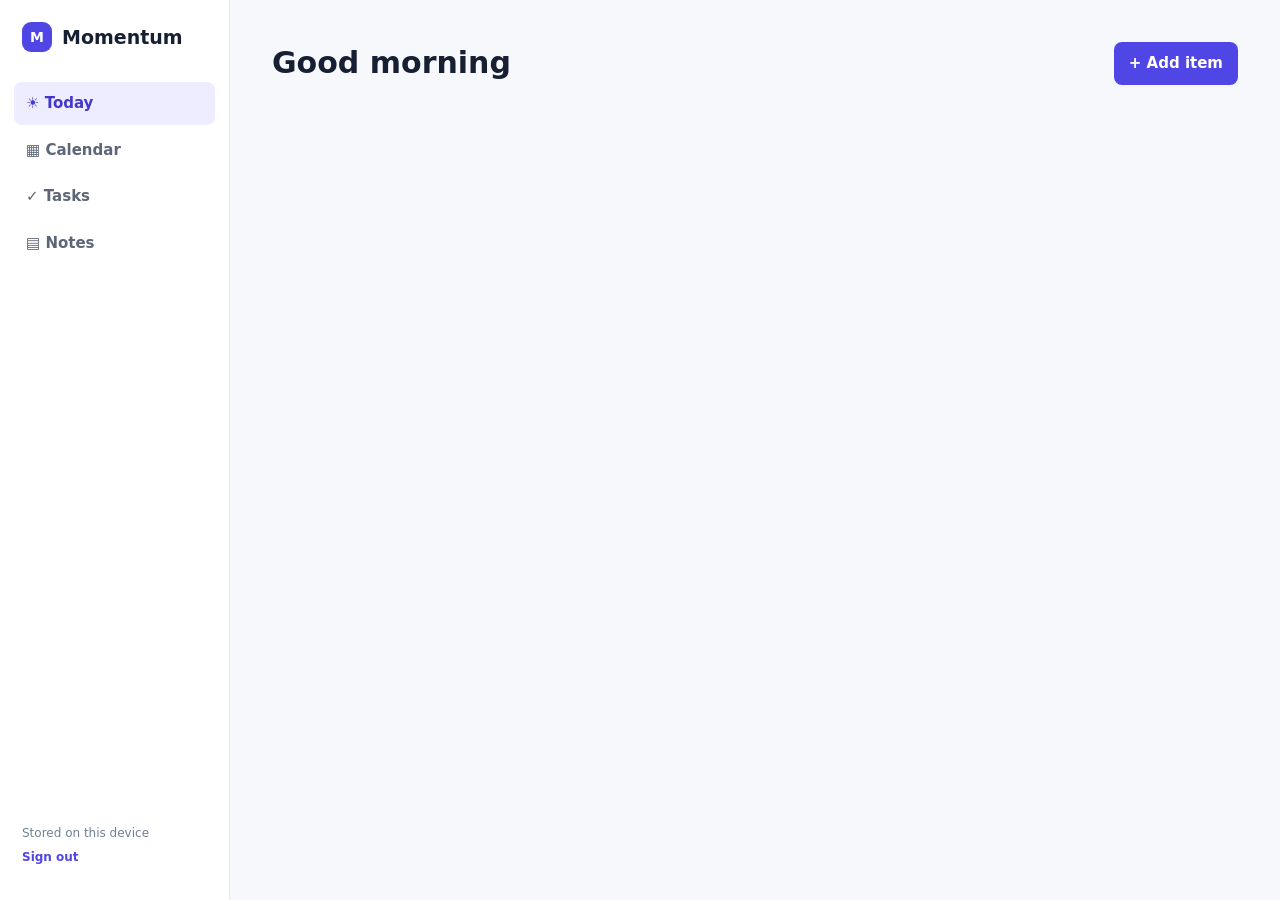
==== app.html @ 654937ed "Add initial HTML structure for the app" ====
<!doctype html>
<html lang="en">
<head>
<meta charset="UTF-8" />
<meta name="viewport" content="width=device-width, initial-scale=1.0" />
<meta name="theme-color" content="#4f46e5" />
<title>Momentum — Your day, in one place</title>
<link rel="stylesheet" href="styles.css" />
<script src="config.js" onerror="window.PLANNER_CONFIG={supabaseUrl:'',supabaseAnonKey:''}"></script>
</head>
<body>
<main class="app-shell" id="app-shell">
<aside class="sidebar">
<div class="logo"><span class="brand-mark small">M</span> Momentum</div>
<nav>
<button class="nav-link active" data-view="today">☀ Today</button>
<button class="nav-link" data-view="calendar">▦ Calendar</button>
<button class="nav-link" data-view="tasks">✓ Tasks</button>
<button class="nav-link" data-view="notes">▤ Notes</button>
</nav>
<div class="sidebar-bottom"><span id="sync-status">Stored on this device</span><button class="text-button" id="signout-button">Sign out</button></div>
</aside>
<section class="content">
<header><div><p class="eyebrow" id="date-label"></p><h1 id="page-title">Good morning</h1></div><button class="primary" id="new-button">+ Add item</button></header>
<div id="view-root"></div>
</section>
</main>
<dialog id="item-dialog"><form method="dialog" id="item-form">
<div class="dialog-header"><h2 id="dialog-title">Add task</h2><button value="cancel" class="icon-button">×</button></div>
<input id="item-id" type="hidden" />
<label>Type<select id="item-type"><option value="task">Task</option><option value="event">Calendar event</option><option value="note">Note</option></select></label>
<label>Title<input id="item-title" required placeholder="What needs your attention?" /></label>
<label id="date-field">Date<input id="item-date" type="date" /></label>
<label id="time-field">Time<input id="item-time" type="time" /></label>
<label id="note-field">Details<textarea id="item-body" rows="5" placeholder="Add context, links, or ideas..."></textarea></label>
<div class="dialog-actions"><button value="cancel">Cancel</button><button class="primary" value="default">Save</button></div>
</form></dialog>
<script type="module" src="app.js"></script>
</body>
</html>
---- styles.css ----
:root{--ink:#172033;--muted:#718096;--line:#e6e9f0;--bg:#f7f8fc;--purple:#4f46e5;--purple-light:#eeedff;--card:#fff}*{box-sizing:border-box}body{margin:0;font:15px/1.5 Inter,ui-sans-serif,system-ui,sans-serif;color:var(--ink);background:var(--bg)}button,input,textarea,select{font:inherit}button{cursor:pointer;border:0}.hidden{display:none}.auth-shell{min-height:100vh;display:grid;place-items:center;padding:24px;background:radial-gradient(circle at 15% 15%,#dfe3ff,transparent 34%),var(--bg)}.auth-card{width:min(100%,410px);padding:42px;background:#fff;border:1px solid var(--line);border-radius:20px;box-shadow:0 20px 60px #27205b18;text-align:center}.brand-mark{display:inline-grid;place-items:center;width:48px;height:48px;border-radius:14px;background:var(--purple);color:#fff;font-weight:800;font-size:22px}.brand-mark.small{width:30px;height:30px;border-radius:9px;font-size:14px}.auth-card h1{margin:16px 0 4px}.auth-card p{margin:0 0 24px;color:var(--muted)}form{text-align:left}label{display:grid;gap:6px;margin:13px 0;font-weight:600;font-size:13px}input,textarea,select{border:1px solid #d7dce7;border-radius:8px;padding:10px 11px;background:#fff;color:var(--ink);font-weight:400}.primary{background:var(--purple);color:#fff;padding:10px 15px;border-radius:8px;font-weight:700}.auth-card .primary{width:100%;margin:10px 0}.text-button{background:transparent;color:var(--purple);padding:8px;font-weight:650}small{display:block;color:var(--muted);margin-top:12px}.app-shell{display:grid;grid-template-columns:230px 1fr;min-height:100vh}.sidebar{background:#fff;border-right:1px solid var(--line);padding:22px 14px;display:flex;flex-direction:column}.logo{display:flex;align-items:center;gap:10px;font-size:19px;font-weight:800;padding:0 8px 30px}nav{display:grid;gap:4px}.nav-link{padding:10px 12px;text-align:left;background:transparent;border-radius:8px;color:#5d6676;font-weight:650}.nav-link:hover,.nav-link.active{background:var(--purple-light);color:#4338ca}.sidebar-bottom{margin-top:auto;padding:12px 8px;display:grid;gap:6px;color:var(--muted);font-size:12px}.sidebar-bottom .text-button{text-align:left;padding:0}.content{max-width:1200px;width:100%;margin:0 auto;padding:42px}header{display:flex;justify-content:space-between;align-items:center;margin-bottom:30px}.eyebrow{margin:0;color:var(--muted);font-weight:650;font-size:13px;text-transform:uppercase;letter-spacing:.06em}h1{margin:3px 0;font-size:30px;line-height:1.2}.grid{display:grid;gap:18px}.today-grid{grid-template-columns:1.15fr .85fr}.card{border:1px solid var(--line);background:var(--card);border-radius:13px;padding:20px}.card h2{font-size:16px;margin:0 0 14px}.item-list{display:grid;gap:7px}.item{display:flex;align-items:center;gap:10px;padding:10px;border-radius:8px}.item:hover{background:#f8f8fd}.item-main{flex:1}.item-title{font-weight:650}.item-meta{font-size:12px;color:var(--muted)}.check{width:19px;height:19px;border:1.5px solid #b8bfce;border-radius:50%;background:#fff}.check.done{background:var(--purple);border-color:var(--purple)}.check.done:after{content:'✓';color:#fff;font-size:12px}.empty{color:var(--muted);padding:14px 0}.calendar{display:grid;grid-template-columns:repeat(7,1fr);border-top:1px solid var(--line);border-left:1px solid var(--line);background:#fff}.calendar-day{min-height:120px;border-right:1px solid var(--line);border-bottom:1px solid var(--line);padding:8px}.day-number{color:var(--muted);font-size:12px}.event-pill{font-size:12px;background:var(--purple-light);color:#4338ca;border-radius:4px;margin-top:5px;padding:3px 5px;overflow:hidden;white-space:nowrap}.notes{grid-template-columns:repeat(auto-fill,minmax(230px,1fr))}.note-card{min-height:160px;display:flex;flex-direction:column}.note-card p{margin:8px 0;color:#586176;white-space:pre-wrap}.note-card time{margin-top:auto;font-size:12px;color:var(--muted)}dialog{border:0;border-radius:14px;padding:0;width:min(92vw,480px);box-shadow:0 18px 80px #0004}dialog::backdrop{background:#17203366}dialog form{padding:22px}.dialog-header,.dialog-actions{display:flex;align-items:center;justify-content:space-between}.dialog-header h2{margin:0}.dialog-actions{margin-top:20px;justify-content:flex-end;gap:10px}.dialog-actions button:not(.primary){padding:10px 15px;background:#f1f2f6;border-radius:8px}.icon-button{font-size:24px;background:transparent;color:var(--muted)}@media(max-width:720px){.app-shell{grid-template-columns:1fr}.sidebar{position:sticky;top:0;z-index:1;padding:10px;flex-direction:row;align-items:center;border-bottom:1px solid var(--line)}.logo{padding:0;margin-right:auto;font-size:0}.logo .small{font-size:14px}nav{display:flex}.nav-link{font-size:0;padding:8px}.nav-link:first-letter{font-size:17px}.sidebar-bottom{display:none}.content{padding:25px 17px}.today-grid{grid-template-columns:1fr}.calendar-day{min-height:78px;padding:4px}.event-pill{font-size:10px}}
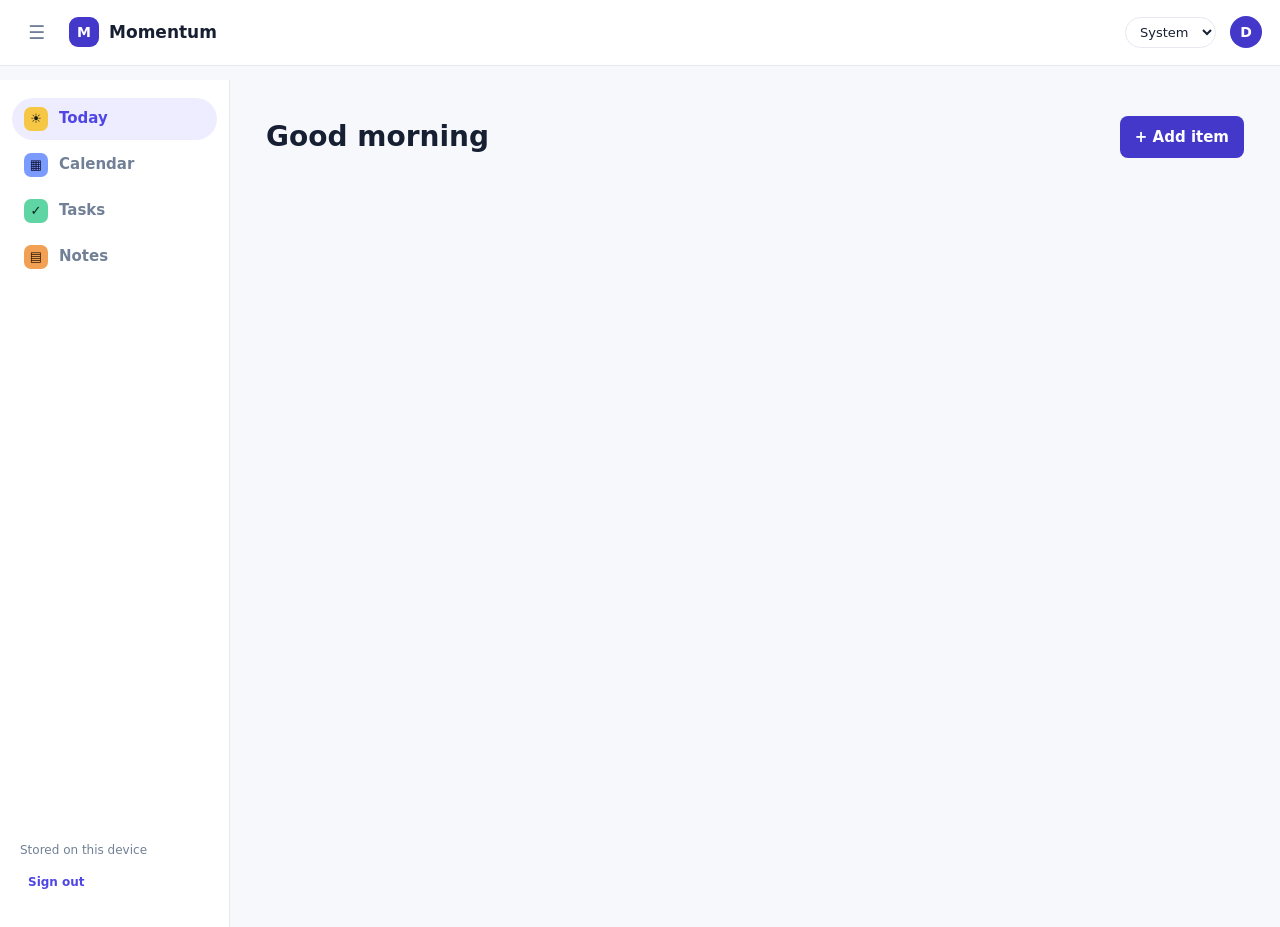
==== commit 090a04be: "Add files via upload" ====
--- a/app.html
+++ b/app.html
@@ -3,37 +3,84 @@
 <head>
 <meta charset="UTF-8" />
 <meta name="viewport" content="width=device-width, initial-scale=1.0" />
-<meta name="theme-color" content="#4f46e5" />
+<meta name="theme-color" content="#131316" />
 <title>Momentum — Your day, in one place</title>
+<script>
+(function () {
+  var t = localStorage.getItem('momentum-theme');
+  if (t && t !== 'system') document.documentElement.setAttribute('data-theme', t);
+})();
+</script>
 <link rel="stylesheet" href="styles.css" />
 <script src="config.js" onerror="window.PLANNER_CONFIG={supabaseUrl:'',supabaseAnonKey:''}"></script>
 </head>
 <body>
+<header class="topbar">
+<button class="icon-button" id="sidebar-toggle" aria-label="Toggle sidebar">☰</button>
+<div class="topbar-brand"><span class="brand-mark small" aria-hidden="true">M</span> Momentum</div>
+<div class="topbar-spacer"></div>
+<select id="theme-select" aria-label="Theme" class="theme-select-top">
+<option value="system">System</option>
+<option value="light">Light</option>
+<option value="dark">Dark</option>
+</select>
+<span class="avatar" id="user-avatar" aria-hidden="true">D</span>
+</header>
 <main class="app-shell" id="app-shell">
 <aside class="sidebar">
-<div class="logo"><span class="brand-mark small">M</span> Momentum</div>
 <nav>
-<button class="nav-link active" data-view="today">☀ Today</button>
-<button class="nav-link" data-view="calendar">▦ Calendar</button>
-<button class="nav-link" data-view="tasks">✓ Tasks</button>
-<button class="nav-link" data-view="notes">▤ Notes</button>
+<button class="nav-link active" data-view="today" aria-label="Today"><span class="nav-badge badge-today" aria-hidden="true">☀</span> Today</button>
+<button class="nav-link" data-view="calendar" aria-label="Calendar"><span class="nav-badge badge-calendar" aria-hidden="true">▦</span> Calendar</button>
+<button class="nav-link" data-view="tasks" aria-label="Tasks"><span class="nav-badge badge-tasks" aria-hidden="true">✓</span> Tasks</button>
+<button class="nav-link" data-view="notes" aria-label="Notes"><span class="nav-badge badge-notes" aria-hidden="true">▤</span> Notes</button>
 </nav>
-<div class="sidebar-bottom"><span id="sync-status">Stored on this device</span><button class="text-button" id="signout-button">Sign out</button></div>
+<div class="sidebar-bottom">
+<span id="sync-status">Stored on this device</span>
+<button class="text-button" id="signout-button">Sign out</button>
+</div>
 </aside>
 <section class="content">
-<header><div><p class="eyebrow" id="date-label"></p><h1 id="page-title">Good morning</h1></div><button class="primary" id="new-button">+ Add item</button></header>
+<header>
+<div><p class="eyebrow" id="date-label"></p><h1 id="page-title">Good morning</h1></div>
+<button class="primary" id="new-button">+ Add item</button>
+</header>
+<p id="app-message" class="app-message" role="status" aria-live="polite" hidden></p>
 <div id="view-root"></div>
 </section>
 </main>
 <dialog id="item-dialog"><form method="dialog" id="item-form">
-<div class="dialog-header"><h2 id="dialog-title">Add task</h2><button value="cancel" class="icon-button">×</button></div>
+<div class="dialog-header"><h2 id="dialog-title">Add task</h2><button value="cancel" class="icon-button" aria-label="Close">×</button></div>
 <input id="item-id" type="hidden" />
+<input id="item-parent" type="hidden" />
 <label>Type<select id="item-type"><option value="task">Task</option><option value="event">Calendar event</option><option value="note">Note</option></select></label>
 <label>Title<input id="item-title" required placeholder="What needs your attention?" /></label>
-<label id="date-field">Date<input id="item-date" type="date" /></label>
+<label id="date-field"><span id="date-field-label">Date</span><input id="item-date" type="date" /></label>
 <label id="time-field">Time<input id="item-time" type="time" /></label>
-<label id="note-field">Details<textarea id="item-body" rows="5" placeholder="Add context, links, or ideas..."></textarea></label>
-<div class="dialog-actions"><button value="cancel">Cancel</button><button class="primary" value="default">Save</button></div>
+<label id="note-field"><span id="note-field-label">Details</span><textarea id="item-body" rows="5" placeholder="Add context, links, or ideas..."></textarea></label>
+<p id="markdown-hint" class="field-hint" hidden>Markdown supported — **bold**, _italic_, `code`, lists, and links.</p>
+<label>Tags<input id="item-tags" placeholder="work, urgent, project-x (comma separated)" /></label>
+
+<div id="related-section" class="dialog-section" hidden>
+<h3>Related items</h3>
+<div id="related-list" class="related-list"></div>
+</div>
+
+<div id="subtasks-section" class="dialog-section" hidden>
+<h3>Subtasks</h3>
+<div id="subtask-list" class="item-list"></div>
+<div class="subtask-add">
+<input id="subtask-input" placeholder="Add a subtask and press Enter" />
+<button type="button" id="subtask-add-button" class="text-button">Add</button>
+</div>
+</div>
+
+<div class="dialog-actions">
+<button type="button" class="text-button danger" id="delete-button" hidden>Delete</button>
+<div class="dialog-actions-right">
+<button value="cancel">Cancel</button>
+<button class="primary" value="default">Save</button>
+</div>
+</div>
 </form></dialog>
 <script type="module" src="app.js"></script>
 </body>
--- a/styles.css
+++ b/styles.css
@@ -1 +1,172 @@
-:root{--ink:#172033;--muted:#718096;--line:#e6e9f0;--bg:#f7f8fc;--purple:#4f46e5;--purple-light:#eeedff;--card:#fff}*{box-sizing:border-box}body{margin:0;font:15px/1.5 Inter,ui-sans-serif,system-ui,sans-serif;color:var(--ink);background:var(--bg)}button,input,textarea,select{font:inherit}button{cursor:pointer;border:0}.hidden{display:none}.auth-shell{min-height:100vh;display:grid;place-items:center;padding:24px;background:radial-gradient(circle at 15% 15%,#dfe3ff,transparent 34%),var(--bg)}.auth-card{width:min(100%,410px);padding:42px;background:#fff;border:1px solid var(--line);border-radius:20px;box-shadow:0 20px 60px #27205b18;text-align:center}.brand-mark{display:inline-grid;place-items:center;width:48px;height:48px;border-radius:14px;background:var(--purple);color:#fff;font-weight:800;font-size:22px}.brand-mark.small{width:30px;height:30px;border-radius:9px;font-size:14px}.auth-card h1{margin:16px 0 4px}.auth-card p{margin:0 0 24px;color:var(--muted)}form{text-align:left}label{display:grid;gap:6px;margin:13px 0;font-weight:600;font-size:13px}input,textarea,select{border:1px solid #d7dce7;border-radius:8px;padding:10px 11px;background:#fff;color:var(--ink);font-weight:400}.primary{background:var(--purple);color:#fff;padding:10px 15px;border-radius:8px;font-weight:700}.auth-card .primary{width:100%;margin:10px 0}.text-button{background:transparent;color:var(--purple);padding:8px;font-weight:650}small{display:block;color:var(--muted);margin-top:12px}.app-shell{display:grid;grid-template-columns:230px 1fr;min-height:100vh}.sidebar{background:#fff;border-right:1px solid var(--line);padding:22px 14px;display:flex;flex-direction:column}.logo{display:flex;align-items:center;gap:10px;font-size:19px;font-weight:800;padding:0 8px 30px}nav{display:grid;gap:4px}.nav-link{padding:10px 12px;text-align:left;background:transparent;border-radius:8px;color:#5d6676;font-weight:650}.nav-link:hover,.nav-link.active{background:var(--purple-light);color:#4338ca}.sidebar-bottom{margin-top:auto;padding:12px 8px;display:grid;gap:6px;color:var(--muted);font-size:12px}.sidebar-bottom .text-button{text-align:left;padding:0}.content{max-width:1200px;width:100%;margin:0 auto;padding:42px}header{display:flex;justify-content:space-between;align-items:center;margin-bottom:30px}.eyebrow{margin:0;color:var(--muted);font-weight:650;font-size:13px;text-transform:uppercase;letter-spacing:.06em}h1{margin:3px 0;font-size:30px;line-height:1.2}.grid{display:grid;gap:18px}.today-grid{grid-template-columns:1.15fr .85fr}.card{border:1px solid var(--line);background:var(--card);border-radius:13px;padding:20px}.card h2{font-size:16px;margin:0 0 14px}.item-list{display:grid;gap:7px}.item{display:flex;align-items:center;gap:10px;padding:10px;border-radius:8px}.item:hover{background:#f8f8fd}.item-main{flex:1}.item-title{font-weight:650}.item-meta{font-size:12px;color:var(--muted)}.check{width:19px;height:19px;border:1.5px solid #b8bfce;border-radius:50%;background:#fff}.check.done{background:var(--purple);border-color:var(--purple)}.check.done:after{content:'✓';color:#fff;font-size:12px}.empty{color:var(--muted);padding:14px 0}.calendar{display:grid;grid-template-columns:repeat(7,1fr);border-top:1px solid var(--line);border-left:1px solid var(--line);background:#fff}.calendar-day{min-height:120px;border-right:1px solid var(--line);border-bottom:1px solid var(--line);padding:8px}.day-number{color:var(--muted);font-size:12px}.event-pill{font-size:12px;background:var(--purple-light);color:#4338ca;border-radius:4px;margin-top:5px;padding:3px 5px;overflow:hidden;white-space:nowrap}.notes{grid-template-columns:repeat(auto-fill,minmax(230px,1fr))}.note-card{min-height:160px;display:flex;flex-direction:column}.note-card p{margin:8px 0;color:#586176;white-space:pre-wrap}.note-card time{margin-top:auto;font-size:12px;color:var(--muted)}dialog{border:0;border-radius:14px;padding:0;width:min(92vw,480px);box-shadow:0 18px 80px #0004}dialog::backdrop{background:#17203366}dialog form{padding:22px}.dialog-header,.dialog-actions{display:flex;align-items:center;justify-content:space-between}.dialog-header h2{margin:0}.dialog-actions{margin-top:20px;justify-content:flex-end;gap:10px}.dialog-actions button:not(.primary){padding:10px 15px;background:#f1f2f6;border-radius:8px}.icon-button{font-size:24px;background:transparent;color:var(--muted)}@media(max-width:720px){.app-shell{grid-template-columns:1fr}.sidebar{position:sticky;top:0;z-index:1;padding:10px;flex-direction:row;align-items:center;border-bottom:1px solid var(--line)}.logo{padding:0;margin-right:auto;font-size:0}.logo .small{font-size:14px}nav{display:flex}.nav-link{font-size:0;padding:8px}.nav-link:first-letter{font-size:17px}.sidebar-bottom{display:none}.content{padding:25px 17px}.today-grid{grid-template-columns:1fr}.calendar-day{min-height:78px;padding:4px}.event-pill{font-size:10px}}
+/* ---------------------------------------------------------------------------
+   Design tokens — dark-first, inspired by modern dark productivity suites.
+   Light and explicit dark/light overrides sit below the system-preference block.
+--------------------------------------------------------------------------- */
+:root{
+  --bg:#131316;--surface:#131316;--card:#232329;--card-hover:#2b2b32;
+  --line:#33343b;--ink:#eceef2;--muted:#9498a3;
+  --purple:#b39bff;--purple-strong:#8b7aff;--purple-light:#2a2740;
+  --danger:#ff8080;--danger-light:#3a1f22;
+  --badge-today:#f6c744;--badge-calendar:#7c9bff;--badge-tasks:#5fd5a3;--badge-notes:#f2a154;
+}
+@media (prefers-color-scheme: light){
+  :root:not([data-theme]){
+    --bg:#f7f8fc;--surface:#fff;--card:#fff;--card-hover:#f8f8fd;
+    --line:#e6e9f0;--ink:#172033;--muted:#718096;
+    --purple:#4f46e5;--purple-strong:#4338ca;--purple-light:#eeedff;
+    --danger:#dc2626;--danger-light:#fdecec;
+  }
+}
+[data-theme="light"]{
+  --bg:#f7f8fc;--surface:#fff;--card:#fff;--card-hover:#f8f8fd;
+  --line:#e6e9f0;--ink:#172033;--muted:#718096;
+  --purple:#4f46e5;--purple-strong:#4338ca;--purple-light:#eeedff;
+  --danger:#dc2626;--danger-light:#fdecec;
+}
+[data-theme="dark"]{
+  --bg:#131316;--surface:#131316;--card:#232329;--card-hover:#2b2b32;
+  --line:#33343b;--ink:#eceef2;--muted:#9498a3;
+  --purple:#b39bff;--purple-strong:#8b7aff;--purple-light:#2a2740;
+  --danger:#ff8080;--danger-light:#3a1f22;
+}
+
+*{box-sizing:border-box}
+body{margin:0;font:15px/1.5 Inter,ui-sans-serif,system-ui,sans-serif;color:var(--ink);background:var(--bg);transition:background .15s,color .15s}
+button,input,textarea,select{font:inherit}
+button{cursor:pointer;border:0}
+.hidden{display:none}
+
+/* Auth screen ------------------------------------------------------------ */
+.auth-shell{min-height:100vh;display:grid;place-items:center;padding:24px;background:radial-gradient(circle at 15% 15%,var(--purple-light),transparent 40%),var(--bg)}
+.auth-card{width:min(100%,410px);padding:42px;background:var(--card);border:1px solid var(--line);border-radius:20px;box-shadow:0 20px 60px #00000030;text-align:center}
+.brand-mark{display:inline-grid;place-items:center;width:48px;height:48px;border-radius:14px;background:var(--purple-strong);color:#fff;font-weight:800;font-size:22px}
+.brand-mark.small{width:30px;height:30px;border-radius:9px;font-size:14px}
+.auth-card h1{margin:16px 0 4px}
+.auth-card p{margin:0 0 24px;color:var(--muted)}
+form{text-align:left}
+label{display:grid;gap:6px;margin:13px 0;font-weight:600;font-size:13px}
+input,textarea,select{border:1px solid var(--line);border-radius:8px;padding:10px 11px;background:var(--bg);color:var(--ink);font-weight:400}
+.primary{background:var(--purple-strong);color:#fff;padding:10px 15px;border-radius:8px;font-weight:700}
+.primary:disabled{opacity:.6;cursor:not-allowed}
+.auth-card .primary{width:100%;margin:10px 0}
+.text-button{background:transparent;color:var(--purple);padding:8px;border-radius:8px;font-weight:650}
+.text-button:hover{background:var(--purple-light)}
+.text-button:disabled{opacity:.6;cursor:not-allowed;background:none}
+.text-button.danger{color:var(--danger)}
+small{display:block;color:var(--muted);margin-top:12px}
+small.error{color:var(--danger)}
+
+/* Top bar ------------------------------------------------------------------ */
+.topbar{display:flex;align-items:center;gap:14px;padding:10px 18px;background:var(--surface);border-bottom:1px solid var(--line);position:sticky;top:0;z-index:2}
+.topbar .icon-button{font-size:19px;color:var(--muted);background:transparent;border-radius:8px;padding:8px 10px}
+.topbar .icon-button:hover{background:var(--card-hover)}
+.topbar-brand{display:flex;align-items:center;gap:10px;font-size:17px;font-weight:800}
+.topbar-spacer{flex:1}
+.theme-select-top{padding:6px 10px;border-radius:100px;font-size:13px;background:var(--card)}
+.avatar{width:32px;height:32px;border-radius:50%;background:var(--purple-strong);color:#fff;display:grid;place-items:center;font-weight:700;font-size:14px}
+
+/* Layout ------------------------------------------------------------------- */
+.app-shell{display:grid;grid-template-columns:230px 1fr;min-height:calc(100vh - 53px)}
+body.sidebar-hidden .sidebar{display:none}
+.sidebar{background:var(--surface);border-right:1px solid var(--line);padding:18px 12px;display:flex;flex-direction:column}
+nav{display:grid;gap:4px}
+.nav-link{display:flex;align-items:center;gap:11px;padding:9px 12px;text-align:left;background:transparent;border-radius:100px;color:var(--muted);font-weight:650}
+.nav-link:hover{background:var(--card-hover)}
+.nav-link.active{background:var(--purple-light);color:var(--purple)}
+.nav-badge{width:24px;height:24px;border-radius:7px;display:grid;place-items:center;font-size:13px;flex-shrink:0;color:#1a1a1a}
+.badge-today{background:var(--badge-today)}
+.badge-calendar{background:var(--badge-calendar);color:#0d1030}
+.badge-tasks{background:var(--badge-tasks);color:#04241a}
+.badge-notes{background:var(--badge-notes);color:#2b1400}
+.sidebar-bottom{margin-top:auto;padding:12px 8px;display:grid;gap:8px;color:var(--muted);font-size:12px}
+.sidebar-bottom .text-button{text-align:left;padding:6px 8px}
+
+.content{max-width:1200px;width:100%;margin:0 auto;padding:36px}
+header{display:flex;justify-content:space-between;align-items:center;margin-bottom:14px}
+.eyebrow{margin:0;color:var(--muted);font-weight:650;font-size:13px;text-transform:uppercase;letter-spacing:.06em}
+h1{margin:3px 0;font-size:28px;line-height:1.2}
+
+/* Messages / filter banner ------------------------------------------------- */
+.app-message{margin:0 0 20px;padding:10px 14px;border-radius:10px;background:var(--purple-light);color:var(--purple);font-size:13px;font-weight:600}
+.app-message.error{background:var(--danger-light);color:var(--danger)}
+.filter-banner{margin:0 0 16px;padding:8px 14px;border-radius:100px;background:var(--purple-light);color:var(--purple);font-size:13px;display:flex;align-items:center;gap:10px;width:fit-content}
+
+/* Cards + item rows --------------------------------------------------------- */
+.grid{display:grid;gap:18px}
+.today-grid{grid-template-columns:1.15fr .85fr}
+.card{border:1px solid var(--line);background:var(--card);border-radius:16px;padding:20px}
+.card h2{font-size:15px;margin:0 0 14px;font-weight:700}
+.item-list{display:grid;gap:5px}
+.item{display:flex;align-items:center;gap:10px;padding:9px 10px;border-radius:10px;flex-wrap:wrap}
+.item:hover{background:var(--card-hover)}
+.item-main{flex:1;min-width:160px}
+.item-title{font-weight:650}
+.item-meta{font-size:12px;color:var(--muted)}
+.item-indent{margin-left:29px;padding:7px 10px}
+.check{width:19px;height:19px;border:1.5px solid var(--muted);border-radius:50%;background:transparent;flex-shrink:0}
+.check.done{background:var(--badge-tasks);border-color:var(--badge-tasks)}
+.check.done:after{content:'✓';color:#04241a;font-size:12px;font-weight:700}
+.empty,.empty-inline{color:var(--muted);padding:14px 0}
+.empty-inline{padding:6px 0;font-size:13px}
+.task-group{margin-bottom:4px}
+.task-group-meta{padding-left:39px;font-size:12px;color:var(--muted);margin:-1px 0 3px}
+.subtask-group{display:grid;gap:3px;margin-top:2px}
+.tag-row{margin-top:6px;display:flex;flex-wrap:wrap;gap:6px}
+.tag-pill{font-size:11px;padding:3px 10px;border-radius:100px;background:transparent;border:1px solid var(--line);color:var(--muted);font-weight:600}
+.tag-pill:hover{border-color:var(--purple);color:var(--purple)}
+
+/* Calendar ------------------------------------------------------------------- */
+.calendar-header{display:flex;align-items:center;justify-content:space-between;margin-bottom:14px}
+.calendar-header h2{margin:0}
+.calendar-header .text-button{width:32px;height:32px;border-radius:50%;padding:0;display:grid;place-items:center;background:var(--card-hover);font-size:16px}
+.calendar{display:grid;grid-template-columns:repeat(7,1fr);border-top:1px solid var(--line);border-left:1px solid var(--line);background:var(--card);border-radius:10px;overflow:hidden}
+.calendar-day{min-height:118px;border-right:1px solid var(--line);border-bottom:1px solid var(--line);padding:8px}
+.day-number{color:var(--muted);font-size:12px}
+.event-pill{font-size:12px;background:var(--purple-light);color:var(--purple);border-radius:6px;margin-top:5px;padding:3px 6px;overflow:hidden;white-space:nowrap;cursor:pointer}
+
+/* Notes ------------------------------------------------------------------------ */
+.notes{grid-template-columns:repeat(auto-fill,minmax(240px,1fr))}
+.note-card{min-height:160px;display:flex;flex-direction:column}
+.note-card:nth-of-type(4n+2){background:color-mix(in srgb, var(--card) 82%, #7c9bff 18%)}
+.note-card:nth-of-type(4n+3){background:color-mix(in srgb, var(--card) 85%, var(--badge-notes) 15%)}
+.note-card:nth-of-type(4n){background:color-mix(in srgb, var(--card) 85%, var(--badge-tasks) 15%)}
+.markdown-body{margin:8px 0;color:var(--ink);font-size:14px;overflow-wrap:break-word}
+.markdown-body p{margin:0 0 8px}
+.markdown-body ul,.markdown-body ol{margin:0 0 8px;padding-left:20px}
+.markdown-body code{background:var(--bg);padding:1px 5px;border-radius:4px;font-size:12px}
+.markdown-body a{color:var(--purple)}
+.note-card time{margin-top:auto;font-size:12px;color:var(--muted)}
+.note-card-actions{display:flex;gap:6px;margin-top:8px}
+.field-hint{margin:-8px 0 10px;font-size:12px;color:var(--muted)}
+
+/* Dialog ------------------------------------------------------------------------ */
+dialog{border:0;border-radius:16px;padding:0;width:min(92vw,480px);max-height:88vh;overflow-y:auto;box-shadow:0 18px 80px #0007;background:var(--card);color:var(--ink)}
+dialog::backdrop{background:#00000066}
+dialog form{padding:22px}
+.dialog-header{display:flex;align-items:center;justify-content:space-between}
+.dialog-header h2{margin:0}
+.dialog-section{border-top:1px solid var(--line);margin-top:16px;padding-top:14px}
+.dialog-section h3{margin:0 0 10px;font-size:12px;color:var(--muted);text-transform:uppercase;letter-spacing:.05em;font-weight:700}
+.related-list{display:flex;flex-wrap:wrap;gap:6px}
+.related-chip{font-size:12px;padding:5px 10px;border-radius:100px;background:var(--purple-light);color:var(--purple);font-weight:600}
+.subtask-add{display:flex;gap:8px;margin-top:8px}
+.subtask-add input{flex:1;margin:0}
+.dialog-actions{margin-top:20px;display:flex;align-items:center;justify-content:space-between;gap:10px}
+.dialog-actions-right{display:flex;gap:10px}
+.dialog-actions button:not(.primary):not(.danger){padding:10px 15px;background:var(--card-hover);border-radius:8px;color:var(--ink)}
+.icon-button{font-size:22px;background:transparent;color:var(--muted)}
+
+/* Mobile ------------------------------------------------------------------------ */
+@media(max-width:720px){
+  .app-shell{grid-template-columns:1fr}
+  .sidebar{position:sticky;top:53px;z-index:1;padding:8px;flex-direction:row;align-items:center;border-bottom:1px solid var(--line)}
+  nav{display:flex;flex:1}
+  .nav-link{font-size:0;padding:8px;gap:0;justify-content:center;flex:1}
+  .nav-badge{margin:0 auto}
+  .sidebar-bottom{display:none}
+  .topbar-brand span:last-child{display:none}
+  .content{padding:22px 16px}
+  .today-grid{grid-template-columns:1fr}
+  .calendar-day{min-height:78px;padding:4px}
+  .event-pill{font-size:10px}
+}
